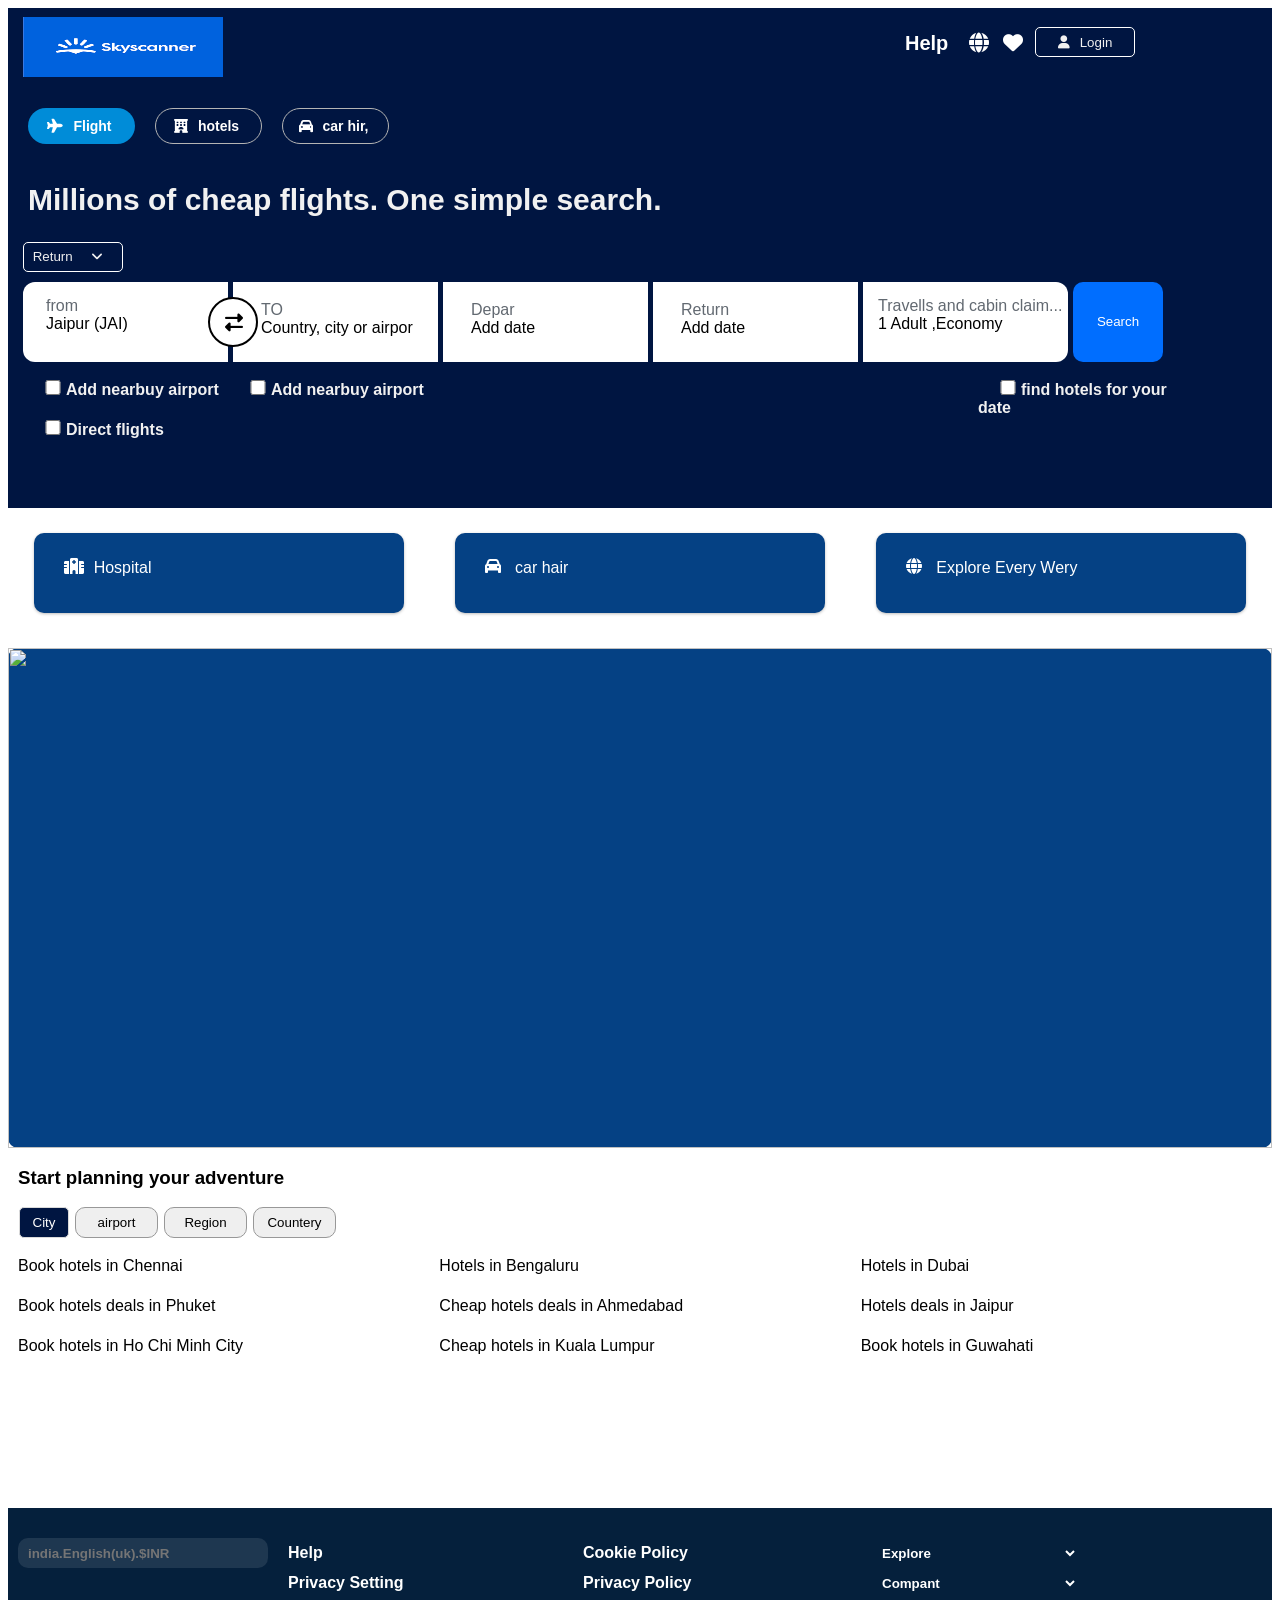
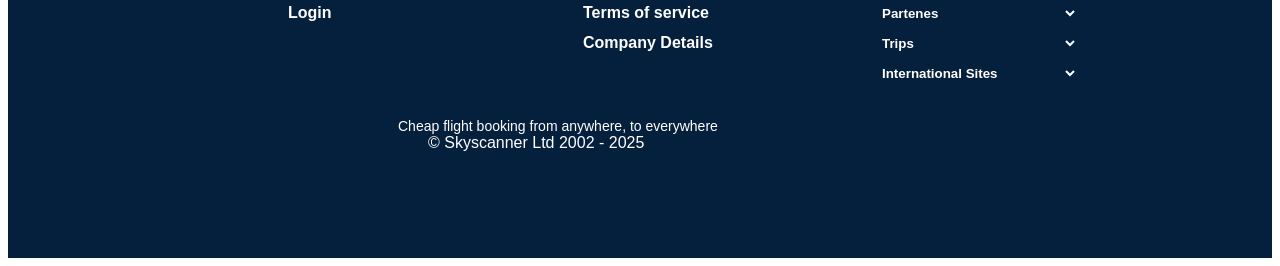
==== index.html @ 25d5dd75 "file name change" ====
<!DOCTYPE html>
<html lang="en">
  <head>
    <meta charset="UTF-8" />
    <meta name="viewport" content="width=device-width, initial-scale=1.0" />
    <title>sky scanner</title>
    <link rel="stylesheet" href="skyscanner.css" />
    <link
      rel="stylesheet"
      href="https://cdnjs.cloudflare.com/ajax/libs/font-awesome/6.6.0/css/all.min.css"
    />
  </head>
  <style>
      #btn {
        background-color: transparent;
        color: #f1f1f1;
        height: 30px;
        width: 100px;
        margin-left: 15px;
        margin-bottom: 5px;
        border: 1px solid white;
        border-radius: 5px;
      }

      #btn i {
        margin-left: 15px;
      }

      #box {
        background-color: rgb(255, 255, 255);
        position: absolute;
        z-index: +1;
        height: 150px;
        width: 250px;
        border-radius: 10px;
        margin-left: 20px;
        display: none;
        color: rgb(33, 33, 79);
        line-height: 40px;
        font-size: 17px;
        text-decoration: none;
        padding: 20px 0px 0px 30px;
      }

      i {
        margin-right: 10px;
      }

      .div-hotel-threetin {
        background-color: brown;
        height: 550px;
        width: 1263px;
        margin-left: 10px;

      }

      .div-hotel-threeetin-two h5 {
        color: black;
        font-size: 18px;
        /* line-height: 1.0; */
        margin-left: 10px;
        margin-top: 10px;

      }


      #choaching {
        height: 100px;
        width: 620px;
        margin-top: -20px;
        padding-bottom: 2px;
        color: black;
        box-sizing: content-box;
        /* padding-left: 20px; */
        display: none;
        margin-left: 10px;
        background-color: rgb(255, 255, 255);
      }

      #arrow {
        font-size: 18px;
        /* text-align: center; */
        display: inline-block;
        transition: 0.2s;
        margin-left: 495px;
        position: absolute;
        margin-top: -50px;
        color: #000000;
      }

      hr {
        width: 500px;
        margin-left: 10px;
        margin-top: -25px;
      }


      .images img {
        height: 80px;
        width: 200px;

      }

      .fa-xmark {
        font-size: 20px;
      }

      #Skyscannercontioner {
        background-color: rgb(255, 255, 255);
        width: 480px;
        border-radius: 10px;
        height: 550px;
        margin: 20px 5px 30px 350px;
        position: absolute;
        z-index: +3;
        display: none;
      }


      #crossicon {
        background-color: rgb(255, 255, 255);
        height: 20px;
        width: 20px;
        margin-top: 20px;
        /* font-size: 100px; */
        margin-left: 450px;
      }

      .images {
        background-color: rgb(255, 255, 255);
        height: 70px;
        width: 260px;
        background: cover, fixed, no-repeat;
        margin-left: 10px;
        margin-top: -30px;
        background-size: cover;
        background-attachment: fixed;
      }

      .Login-heading-pragraf h1 {
        margin-top: 2px;
        margin-left: 30px;

      }


      .Skyscanner-contioner button h3 {
        margin-right: 100px;
      }

      h1 {
        font-weight: bolder;
        font-size: 35px;
      }

      #button-login h3 {
        margin-right: 60px;
      }

      #button-logins-1 {
        color: black;
        background-color: #E0E4E9;
        width: 440px;
        height: 42px;
        border: none;
        letter-spacing: 0.2px;
        line-height: 1.2;
        box-sizing: border-box;
        margin: 10px 5px 5px 20px;
        border-radius: 5px;
        font-size: 18px;
        padding: 10px 0px 0px 0px;
      }

      #button-logins {
        color: black;
        background-color: #E0E4E9;
        width: 440px;
        height: 42px;
        border: none;
        letter-spacing: 0.2px;
        line-height: 1.2;
        box-sizing: border-box;
        margin: 10px 5px 5px 20px;
        border-radius: 5px;
        /* line-height: 15px; */
        font-size: 19px;
        padding: 10px 0px 0px 160px;
        display: flex;
      }

      #button-logins:hover {
        background-color: #bdbdbd;
      }

      input[type="checkbox"] {
        border: 3px solid rgb(0, 134, 245);
        margin-left: 20px;
        height: 15px;
        width: 20px;
      }

      .login-span {
        color: #a1a1a1;
        margin-left: 20px;
        font-size: 15px;
      }

      a {
        color: #fff;
      }


      a:hover {
        text-decoration: none;
      }

      #button-logins img {
        width: 30px;
        height: 28px;
        background: cover;
        margin-top: 0px;
      }
  </style>

  <body>
    <!-- ./.... -->
    <div id="Skyscannercontioner">
      <div id="crossicon" onclick="delet()">
        <i class="fa-solid fa-xmark"></i>
      </div>
      <div class="images">
        <img src="D:\download__5_-removebg-preview.png" ; />
      </div>
      <div class="Login-heading-pragraf">
        <h1>Get the full experience</h1>
        <p class="login-pra">
          Track prices, make trip planning easier and enjoy faster
          <br />booking.
        </p>
      </div>
      <button id="button-logins-1">Continue width email</button>
      <button id="button-logins">
        <img src="D:\download__7_-removebg-preview (1).png" />
        Facebook
      </button>
      <button id="button-logins">
        <img
          src="c:\Users\SILVER TECH EXPERT\Downloads\download__6_-removebg-preview.png"
        />
        Google
      </button>
      <button id="button-logins">
        <img src="" />
        Apple
      </button>
      <br />
      <input type="checkbox" />Remember me
      <br />
      <br />
      <span class="login-span"
        >By continuing you agree to our Terms of Service and
        privacy Police.</span
      >
    </div>
    <script>
    </script>

    <div class="contioner">
      <div class="header">
        <div class="header-logo">
          <img src="./images/skyscanner logo.png" />
        </div>
        <div class="header-menu">
          <div class="header-menu-help">
            <a
              href="./Skyscanner-help-page/skyscanner-help.html"
              >Help</a
            >
          </div>
          <div class="header-menu-icon">
            <a
              href="./Skyscanner-globel-page/sky scanner-globel.html"
              ><i class="fa-solid fa-globe"></i
            ></a>
          </div>
          <div class="header-menu-icon">
            <a
              href="./Skyscanner-heart-page/skyscanner-heart.html"
              ><i class="fa-solid fa-heart"></i
            ></a>
          </div>
          <button id="login-btn" onclick="delet()"><i class="fa-solid fa-user"></i>Login</button>
       
          <script>
        let login = document.getElementById("login-btn");
      let Skyscannercontioner = document.getElementById("Skyscannercontioner");

      function delet() {
        if (
          Skyscannercontioner.style.display === "none" ||
          Skyscannercontioner.style.display === ""
        ) {
          Skyscannercontioner.style.display = "block";
        } else {
          Skyscannercontioner.style.display = "none";
        }
      }
          </script>
        </div>
      </div>
      <div class="header-buttons">
        <button class="btn-first">
          <i class="fa-solid fa-plane"></i>Flight
        </button>
        <button class="btn-header">
          <i class="fa-solid fa-hotel"></i>hotels
        </button>
        <button class="btn-header"><a href="./Skyscannercarhair-page/sky scanner-carhair.html">
          <i class="fa-solid fa-car"></i>car hir,</a>
        </button>
      </div>
      <div class="header_tageline">
        <h2>Millions of cheap flights. One simple search.</h2>
      </div>
      <button id="btn" onclick="Return()">
        Return <i class="fa-solid fa-angle-down"></i>
      </button>
      <div id="box">
        <div class="Boxes"><i class="fa-solid fa-arrow-right"></i>on Way</div>
        <div class="Boxes">
          <i class="fa-solid fa-arrows-rotate"></i> Return
        </div>
        <div class="Boxes"><i class="fa-solid fa-rotate"></i>multi city</div>
      </div>
      <div class="header_box">
        <div class="box-round"><span>from</span><br />Jaipur (JAI)</div>
        <div class="box-icon"><i class="fa-solid fa-right-left"></i></div>
        <div class="box-simple-first">
          <span>TO</span><br />Country, city or airpor
        </div>
        <div class="box-simple-second"><span>Depar</span><br />Add date</div>
        <div class="box-simple-second"><span>Return</span><br />Add date</div>
        <div class="box-round-second">
          <span>Travells and cabin claim...</span><br />1 Adult ,Economy
        </div>
        <button class="sign-in">Search</button>
      </div>
      <div class="check_box-div">
        <div class="check_box">
          <input type="checkbox" />Add nearbuy airport
          <br />
          <br />
          <input type="checkbox" />Direct flights
        </div>
        <div class="check_box">
          <input type="checkbox" />Add nearbuy airport
        </div>
        <div class="check_box-third">
          <input type="checkbox" />find hotels for your date
        </div>
      </div>
    </div>
    <!-- min start -->
    <div class="main">
      <div class="main-box">
        <div class="main-box_first">
          <div class="main-box_first-div">
            <i class="fa-solid fa-hospital"></i>
          </div>
          <div class="main-box_second-div">Hospital</div>
        </div>
        <div class="main-box_first">
          <div class="main-box_first-div"><i class="fa-solid fa-car"></i></div>
          <div class="main-box_second-div">car hair</div>
        </div>
        <div class="main-box_first">
          <div class="main-box_first-div">
            <i class="fa-solid fa-globe"></i>
          </div>
          <div class="main-box_second-div">Explore Every Wery</div>
        </div>
      </div>
      <div class="main-image">
        <img src="D:\Screenshot 2025-11-28 101549.png" />
      </div>
      <h3>Start planning your adventure</h3>
      <div class="btn-div">
        <button class="div_btn-first">City</button>
        <button class="div_btn">airport</button>
        <button class="div_btn">Region</button>
        <button class="div_btn">Countery</button>
      </div>
      <div class="Link_div">
        <div class="link">Book hotels in Chennai</div>
        <div class="link">Hotels in Bengaluru</div>
        <div class="link">Hotels in Dubai</div>
        <div class="link">Book hotels deals in Phuket</div>
        <div class="link">Cheap hotels deals in Ahmedabad</div>
        <div class="link">Hotels deals in Jaipur</div>
        <div class="link">Book hotels in Ho Chi Minh City</div>
        <div class="link">Cheap hotels in Kuala Lumpur</div>
        <div class="link">Book hotels in Guwahati</div>
      </div>
      </div>

      <footer>
        <input type="text" placeholder="india.English(uk).$INR" />
        <div class="footer_link-divmain">
          <div class="footer_link-div">
            <a href="">Help</a><br />
            <a href="">Privacy Setting</a><br />
            <a href="">Login</a><br />
          </div>
          <div class="footer_link-div">
            <a href="">Cookie Policy</a><br />
            <a href="">Privacy Policy</a><br />
            <a href="">Terms of service</a><br />
            <a href="">Company Details</a><br />
          </div>
          <div class="footer_link-div">
            <select>
              <option>Explore</option>
              <option>Flightes</option>
            </select>
            <select>
              <option>Compant</option>
            </select>
            <select>
              <option>Partenes</option>
            </select>
            <select>
              <option>Trips</option>
            </select>
            <select>
              <option>International Sites</option>
            </select>
          </div>
        </div>
        <div class="fotter-box">
          Cheap flight booking from anywhere, to everywhere <br />
          <p>© Skyscanner Ltd 2002 - 2025</p>
          <p></p>
        </div>
      </footer>
    </div>
    <script>
      let btn = document.getElementById("btn");
      let box = document.getElementById("box");

      function Return() {
        if (box.style.display === "none" || box.style.display === "") {
          box.style.display = "block";
        } else {
          box.style.display = "none";
        }
      }
    </script>
  </body>
  </html>
---- skyscanner.css ----
* {
  font-family: Skyscanner Relative, Noto Sans Arabic, Noto Sans Hebrew,
    "Noto Serif", "Noto Serif Devanagari", "Noto Serif Thai", Noto Sans SC,
    Noto Sans TC, Noto Sans JP, Noto Sans KR, -apple-system, BlinkMacSystemFont,
    Roboto, Oxygen, Ubuntu, Cantarell, Fira Sans, Droid Sans, Helvetica Neue,
    sans-serif;
  box-sizing: border-box;
  cursor: pointer;
}

.contioner {
  height: 500px;
  background-color: rgb(0, 21, 65);
}

#login-btn {
  background-color: rgb(0, 21, 65);
  border: 1px solid #fff;
  height: 30px;
  width: 100px;
  border-radius: 5px;
  margin-top: 19px;
  color: #f1f1f1;
}
.header {
  background: none;
  height: 80px;
  display: flex;
  box-sizing: border-box, content-box;
}

.header-logo {
  background-color: none;
  height: 70px;
  width: 300px;
  margin-top: 4px;
  margin-left: 15px;
}

.header-logo img {
  height: 60px;
  margin-top: 5px;
  width: 200px;
}

.header-menu {
  background-color: none;
  height: 70px;
  margin-left: 560px;
  float: right;
  padding-left: 120px;
  width: 800px;
  display: flex;
}

.header-menu-help {
  height: 40px;
  width: 60px;
  padding-top: 15px;
  margin: 5px 2px 20px 2px;
  background-color: none;
}

.header-menu-help a {
  text-decoration: none;
  color: #ffffff;
  font-size: 20px;
}
.fa-globe {
  color: white;
}
.header-menu-help a:hover {
  text-decoration: underline;
}
.fa-heart {
  color: white;
}
.header-menu-icon {
  height: 40px;
  width: 30px;
  margin: 10px 2px 20px 2px;
  font-size: 20px;
  color: #ffffff;
  padding-top: 10px;
  background-color: none;
}

#header-menu-login {
  color: #ffffff;
  font-size: 20px;
  height: 40px;
  width: 80px;
  padding-top: 10px;
  margin: 10px 2px 10px 1px;
  background-color: none;
}

#header-menu-login:hover {
  text-decoration: underline;
}

.header-buttons {
  background-color: none;
  height: 60px;
  margin-top: 10px;
  display: flex;
}

.btn-header {
  border: 1px solid rgb(180, 180, 180);
  border-radius: 20px;
  height: 35.5px;
  background-color: rgb(0, 21, 65);
  color: white;
  font-weight: bold;
  font-size: 14px;
  width: 107px;
  padding-left: 2px;
  margin-left: 20px;
  margin-top: 10px;
}

.btn-header:hover {
  background-color: rgb(23, 38, 44);
}

.btn-first {
  background-color: rgb(0, 140, 216);
  border: none;
  padding-left: 2px;
  height: 35.5px;
  color: white;
  font-weight: bold;
  font-size: 14px;
  width: 107px;
  padding-left: 2px;
  margin-left: 20px;
  margin-top: 10px;
  border-radius: 20px;
}

.btn-first:hover {
  background-color: rgb(0, 133, 204);
}

.header_tageline {
  color: #f1f1f1;
  margin-top: 0px;
  margin-left: 10px;
}

.header_tageline h2 {
  font-size: 30px;
}

.header_box {
  background-color: none;
  height: 80px;
  margin-top: 5px;
  margin-left: 10px;
  display: flex;
}

.box-round {
  background-color: white;
  height: 80px;
  width: 205px;
  margin-left: 5px;
  border-radius: 12px 0px 0px 12px;
  box-sizing: border-box;
  padding: 15px 2px 10px 23px;
}

.box-icon {
  border-radius: 50%;
  background-color: rgb(255, 255, 255);
  height: 50px;
  width: 50px;
  color: black;
  margin-top: 15px;
  border: 2px solid;
  margin-left: 190px;
  position: absolute;
}

.box-icon i {
  margin: 15px 2px 3px 15px;
  font-size: 18px;
}

.box-simple-first {
  background-color: white;
  margin-left: 5px;
  height: 80px;
  width: 205px;
  box-sizing: border-box;
  padding: 19px 2px 15px 28px;
}

.box-simple-second {
  background-color: white;
  margin-left: 5px;
  height: 80px;
  width: 205px;
  box-sizing: border-box;
  padding: 19px 2px 15px 28px;
}

.box-round-second {
  background-color: white;
  height: 80px;
  width: 205px;
  margin-left: 5px;
  box-sizing: border-box;
  padding: 15px 0px 10px 15px;
  border-radius: 0px 12px 12px 0px;
}

.sign-in {
  background-color: rgb(0, 110, 255);
  width: 90px;
  height: 80px;
  margin-left: 5px;
  margin-top: -0px;
  border: 0;
  outline: 0;
  border-radius: 10px;
  color: #ffffff;
  text-align: center;
}

.sign-in:hover {
  background-color: rgb(0, 96, 222);
}

span {
  color: #626971;
  font-size: 16px;
}

.check_box-div {
  background-color: none;
  height: 150px;
  margin-top: 5px;
  margin-left: 10px;
  display: flex;
}

.check_box {
  height: 100px;
  background-color: none;
  width: 200px;
  margin: 0px 0px 0px 5px;
  font-weight: bold;
  padding-top: 10px;
  font-size: 16px;
  color: #f1f1f1;
}

.check_box-third {
  height: 100px;
  background-color: none;
  width: 200px;
  color: #f1f1f1;
  padding-top: 10px;
  font-weight: bold;
  font-size: 16px;
  margin: 0px 0px 0px 550px;
}

input[type="checkbox"] {
  /* border: 5px solid black; */
  height: 15px;
  width: 15px;
}

.main {
  background-color: #ffffff;
  height: 1000px;
}

.main-box {
  background-color: none;
  height: 120px;
  display: flex;
  justify-content: space-around;
}

.main-box_first {
  height: 80px;
  width: 370px;
  margin-top: 25px;
  background-color: #054184;
  box-shadow: 0 1px 3px 0 #25201f4d;
  border-radius: 10px;
}

.main-box_first:hover {
  background-color: #0861c7;
}

.main-box_first-div {
  background-color: none;
  width: 25px;
  height: 30px;
  margin-left: 30px;
  margin-top: 25px;
  color: #ffffff;
}

.main-box_second-div {
  background-color: none;
  width: 200px;
  height: 30px;
  margin-left: 60px;
  margin-top: -29px;
  /* font-weight: bold; */
  color: #ffffff;
}

.main-image {
  background-color: #054184;
  height: 500px;
  border-radius: 10px;
  margin-top: 20px;
  background-size: cover;
  background-repeat: no-repeat;
}

.main-image img {
  height: 500px;
  width: 100%;
}

h2 {
  font-weight: bold;
  font-size: 22px;
  margin-left: 10px;
}

.btn-div {
  background-color: #ffffff;
  height: 50px;
  display: flex;
  padding-left: 5px;
}

h3 {
  margin-left: 10px;
}

.div_btn {
  height: 31px;
  width: 83px;
  background-color: none;
  color: black;
  border-radius: 10px;
  margin-left: 6px;
  border: 1px solid rgb(152, 152, 152);
}

.div_btn:hover {
  border: 1px solid rgb(0, 0, 0);
}

.div_btn-first {
  height: 31px;
  width: 50px;
  background-color: rgb(0, 21, 65);
  color: rgb(255, 255, 255);
  border-radius: 5px;
  margin-left: 6px;
  border: 1px solid rgb(218, 218, 218);
}

.Link_div {
  background-color: none;
  height: 120px;
  display: grid;
  width: 100%;
  grid-template-columns: repeat(3, 1fr);
}

.link {
  background-color: none;
  height: 30px;
  color: black;
  width: 300px;
  font-size: 16px;
  margin-left: 10px;
}

.link:hover {
  text-decoration: underline;
  /* background-color: rgb(0, 21, 65);  */
}

footer {
  background-color: #05203c;
  width: 100%;
  height: 350px;
  display: flex;
}

input[type="text"] {
  margin: 30px 10px 10px 10px;
  border-radius: 10px;
  border: none;
  height: 30px;
  width: 250px;
  color: var(--bpk-button-secondary-on-dark-text-color, #fff);
  padding-left: 10px;
  font-weight: bold;
  background-color: var(
    --bpk-button-secondary-on-dark-background-color,
    #ffffff1a
  );
  /* opacity: 1.0; */
}

input[type="text"]:hover {
  border: 1px#1f436a;
  background-color: #0d0d0d;
}

.footer_link-divmain {
  background-color: none;
  margin-top: 5px;
  display: flex;
  justify-content: space-between;
  align-items: center;
  height: 200px;
}

.footer_link-div {
  background-color: none;
  width: 285px;
  height: 150px;
  margin-left: 10px;
}

a {
  text-decoration: none;
  color: #fffffff1;
  font-weight: bold;
  line-height: 30px;
  font-family: Skyscanner Relative, Noto Sans Arabic, Noto Sans Hebrew,
    "Noto Serif", "Noto Serif Devanagari", "Noto Serif Thai", Noto Sans SC,
    Noto Sans TC, Noto Sans JP, Noto Sans KR, -apple-system, BlinkMacSystemFont,
    Roboto, Oxygen, Ubuntu, Cantarell, Fira Sans, Droid Sans, Helvetica Neue,
    sans-serif;
}

a:hover {
  /* color: #f1f1f1; */
  text-decoration: underline;
}

select {
  width: 200px;
  height: 30px;
  background: none;
  border: none;
  color: white;
  background-color: #05203c;
  font-weight: bold;
}

select:hover {
  color: white;
  border: none;
  background-color: #05203c;
}

option {
  width: 100px;
  color: rgb(0, 0, 0);
  background-color: #05203c;
  font-weight: bold;
  color: white;
  border: none;
}

option:hover {
  background-color: #05203c;
  border: none;
}

.fotter-box {
  background-color: none;
  width: 400px;
  height: 40px;
  position: absolute;
  margin-top: 210px;
  color: #ffffff;
  margin-left: 390px;
  font-size: 14px;
}

p {
  padding-left: 30px;
  margin-top: 0px;
  font-size: 16px;
}

/* ...login page css */
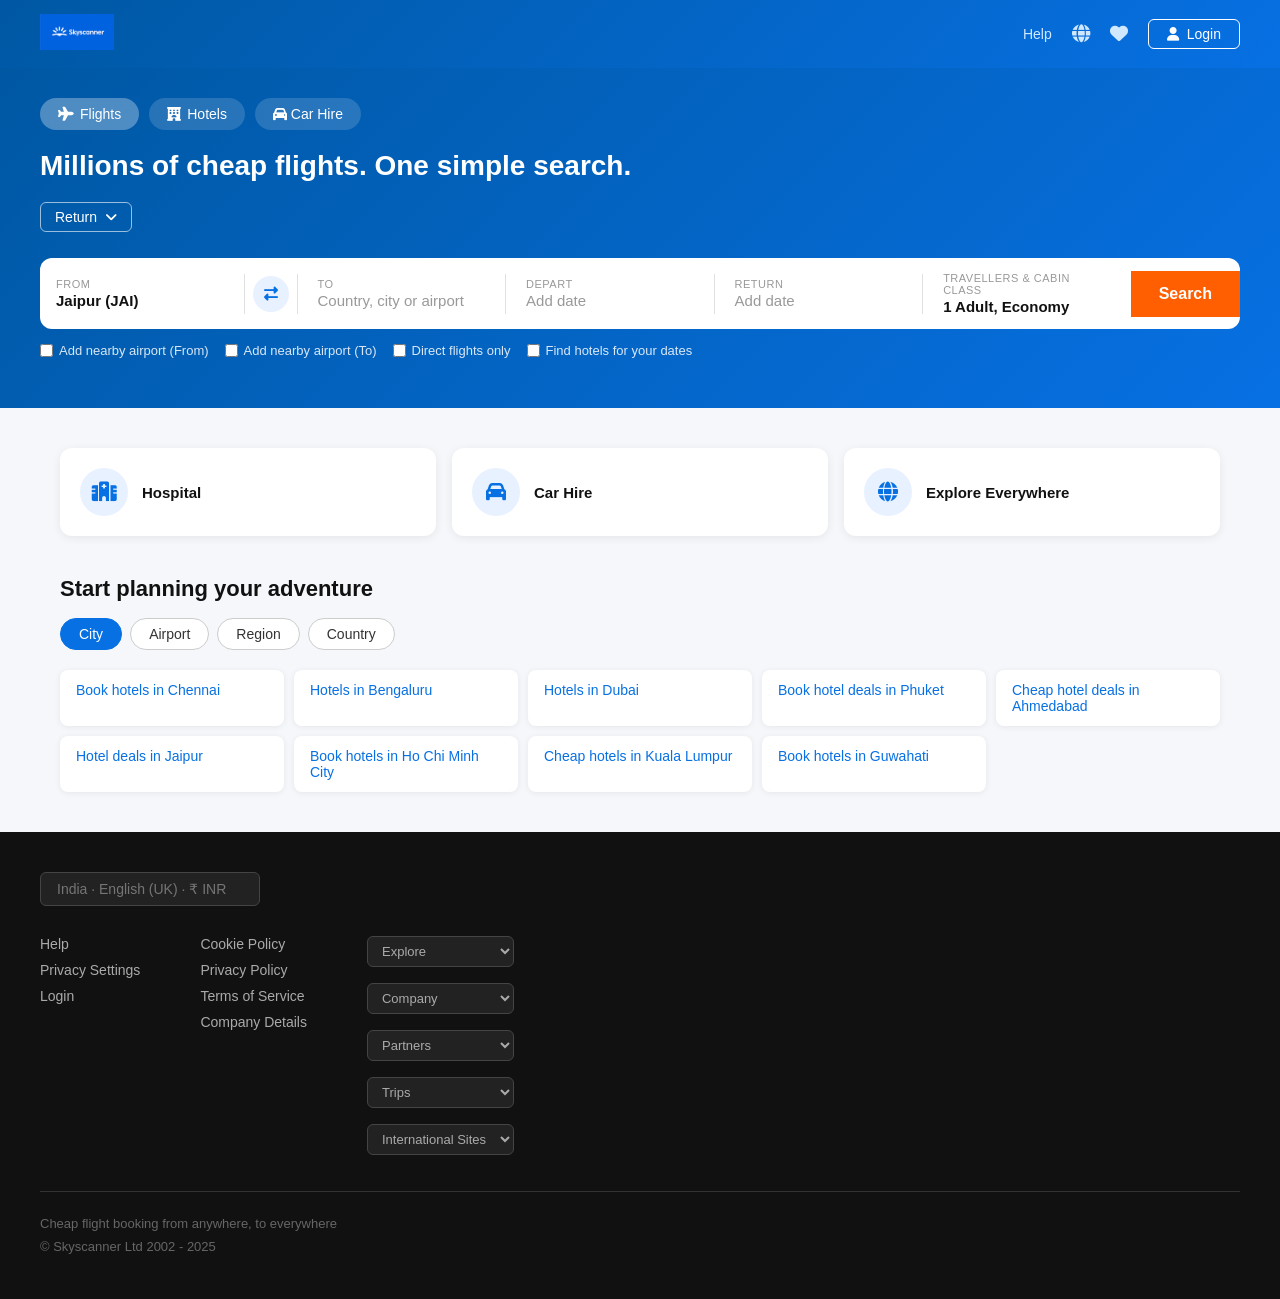
==== commit 4abec2cc: "changes codes" ====
--- a/index.html
+++ b/index.html
@@ -1,460 +1,867 @@
-<!DOCTYPE html>
+<!doctype html>
 <html lang="en">
   <head>
     <meta charset="UTF-8" />
     <meta name="viewport" content="width=device-width, initial-scale=1.0" />
-    <title>sky scanner</title>
-    <link rel="stylesheet" href="skyscanner.css" />
+    <title>Sky Scanner</title>
     <link
       rel="stylesheet"
       href="https://cdnjs.cloudflare.com/ajax/libs/font-awesome/6.6.0/css/all.min.css"
     />
+    <style>
+      /* =====================
+       CSS RESET & BASE
+    ===================== */
+      *,
+      *::before,
+      *::after {
+        box-sizing: border-box;
+        margin: 0;
+        padding: 0;
+      }
+
+      body {
+        font-family: "Segoe UI", sans-serif;
+        background-color: #f5f7fa;
+        color: #333;
+      }
+
+      a {
+        color: #fff;
+        text-decoration: none;
+      }
+
+      a:hover {
+        text-decoration: underline;
+      }
+
+      /* =====================
+       LOGIN MODAL
+    ===================== */
+      #login-modal {
+        display: none;
+        position: fixed;
+        top: 50%;
+        left: 50%;
+        transform: translate(-50%, -50%);
+        z-index: 100;
+        background: #fff;
+        width: 480px;
+        border-radius: 16px;
+        padding: 30px;
+        box-shadow: 0 20px 60px rgba(0, 0, 0, 0.2);
+      }
+
+      #modal-close {
+        position: absolute;
+        top: 16px;
+        right: 20px;
+        background: none;
+        border: none;
+        font-size: 22px;
+        cursor: pointer;
+        color: #555;
+      }
+
+      .modal-logo img {
+        height: 40px;
+        margin-bottom: 16px;
+      }
+
+      .modal-title {
+        font-size: 26px;
+        font-weight: 700;
+        color: #111;
+        margin-bottom: 8px;
+      }
+
+      .modal-subtitle {
+        font-size: 14px;
+        color: #666;
+        margin-bottom: 20px;
+        line-height: 1.5;
+      }
+
+      .modal-btn {
+        width: 100%;
+        height: 44px;
+        border: none;
+        border-radius: 8px;
+        font-size: 15px;
+        cursor: pointer;
+        margin-bottom: 10px;
+        display: flex;
+        align-items: center;
+        justify-content: center;
+        gap: 10px;
+        background-color: #e0e4e9;
+        color: #111;
+        font-weight: 500;
+        transition: background 0.2s;
+      }
+
+      .modal-btn:hover {
+        background-color: #c8cdd5;
+      }
+
+      .modal-btn img {
+        width: 22px;
+        height: 22px;
+      }
+
+      .modal-btn.email {
+        background-color: #0770e3;
+        color: #fff;
+      }
+
+      .modal-btn.email:hover {
+        background-color: #055bb5;
+      }
+
+      .modal-remember {
+        display: flex;
+        align-items: center;
+        gap: 8px;
+        font-size: 14px;
+        color: #444;
+        margin: 12px 0;
+      }
+
+      .modal-terms {
+        font-size: 12px;
+        color: #999;
+        line-height: 1.5;
+      }
+
+      /* Modal Overlay */
+      #modal-overlay {
+        display: none;
+        position: fixed;
+        inset: 0;
+        background: rgba(0, 0, 0, 0.4);
+        z-index: 99;
+      }
+
+      /* =====================
+       HEADER / NAVBAR
+    ===================== */
+      .header {
+        background: linear-gradient(135deg, #0058a3, #0770e3);
+        padding: 14px 40px;
+        display: flex;
+        align-items: center;
+        justify-content: space-between;
+      }
+
+      .header-logo img {
+        height: 36px;
+      }
+
+      .header-nav {
+        display: flex;
+        align-items: center;
+        gap: 20px;
+      }
+
+      .header-nav a {
+        font-size: 14px;
+        color: #d0e8ff;
+      }
+
+      .header-nav a:hover {
+        color: #fff;
+      }
+
+      .header-nav .icon-link {
+        font-size: 18px;
+        color: #d0e8ff;
+      }
+
+      #login-btn {
+        background: transparent;
+        border: 1px solid #fff;
+        color: #fff;
+        padding: 6px 18px;
+        border-radius: 6px;
+        font-size: 14px;
+        cursor: pointer;
+        display: flex;
+        align-items: center;
+        gap: 8px;
+        transition: background 0.2s;
+      }
+
+      #login-btn:hover {
+        background: rgba(255, 255, 255, 0.15);
+      }
+
+      /* =====================
+       HERO SECTION
+    ===================== */
+      .hero {
+        background: linear-gradient(135deg, #0058a3, #0770e3);
+        padding: 30px 40px 50px;
+        color: #fff;
+      }
+
+      /* Tab Buttons */
+      .tab-buttons {
+        display: flex;
+        gap: 10px;
+        margin-bottom: 20px;
+      }
+
+      .tab-btn {
+        background: rgba(255, 255, 255, 0.15);
+        border: none;
+        color: #fff;
+        padding: 8px 18px;
+        border-radius: 20px;
+        font-size: 14px;
+        cursor: pointer;
+        display: flex;
+        align-items: center;
+        gap: 6px;
+        transition: background 0.2s;
+      }
+
+      .tab-btn:hover,
+      .tab-btn.active {
+        background: rgba(255, 255, 255, 0.3);
+      }
+
+      .hero h2 {
+        font-size: 28px;
+        font-weight: 700;
+        margin-bottom: 20px;
+      }
+
+      /* Trip Type Dropdown */
+      #trip-type-btn {
+        background: transparent;
+        border: 1px solid rgba(255, 255, 255, 0.6);
+        color: #fff;
+        padding: 6px 14px;
+        border-radius: 6px;
+        font-size: 14px;
+        cursor: pointer;
+        display: inline-flex;
+        align-items: center;
+        gap: 8px;
+        margin-bottom: 12px;
+      }
+
+      #trip-type-dropdown {
+        display: none;
+        position: absolute;
+        background: #fff;
+        border-radius: 10px;
+        width: 220px;
+        box-shadow: 0 8px 24px rgba(0, 0, 0, 0.15);
+        z-index: 10;
+        overflow: hidden;
+      }
+
+      .dropdown-item {
+        padding: 12px 20px;
+        color: #21214f;
+        font-size: 15px;
+        cursor: pointer;
+        display: flex;
+        align-items: center;
+        gap: 10px;
+      }
+
+      .dropdown-item:hover {
+        background: #f0f4ff;
+      }
+
+      /* Search Box */
+      .search-box {
+        display: flex;
+        align-items: center;
+        gap: 4px;
+        background: #fff;
+        border-radius: 12px;
+        overflow: hidden;
+        flex-wrap: wrap;
+        margin-bottom: 14px;
+      }
+
+      .search-field {
+        flex: 1;
+        min-width: 120px;
+        padding: 14px 16px;
+        border: none;
+        outline: none;
+        font-size: 14px;
+        color: #333;
+        cursor: pointer;
+      }
+
+      .search-field span.label {
+        display: block;
+        font-size: 11px;
+        color: #999;
+        text-transform: uppercase;
+        letter-spacing: 0.5px;
+        margin-bottom: 2px;
+      }
+
+      .search-field span.value {
+        font-size: 15px;
+        font-weight: 600;
+        color: #111;
+      }
+
+      .divider {
+        width: 1px;
+        height: 40px;
+        background: #e0e0e0;
+        align-self: center;
+      }
+
+      .swap-btn {
+        background: #e8f1ff;
+        border: none;
+        width: 36px;
+        height: 36px;
+        border-radius: 50%;
+        cursor: pointer;
+        display: flex;
+        align-items: center;
+        justify-content: center;
+        color: #0770e3;
+        font-size: 14px;
+        margin: 0 4px;
+        flex-shrink: 0;
+      }
+
+      .search-submit {
+        background: #ff5f00;
+        color: #fff;
+        border: none;
+        padding: 14px 28px;
+        font-size: 16px;
+        font-weight: 700;
+        cursor: pointer;
+        transition: background 0.2s;
+      }
+
+      .search-submit:hover {
+        background: #e05400;
+      }
+
+      /* Checkboxes */
+      .search-options {
+        display: flex;
+        flex-wrap: wrap;
+        gap: 16px;
+        font-size: 13px;
+        color: rgba(255, 255, 255, 0.85);
+      }
+
+      .search-options label {
+        display: flex;
+        align-items: center;
+        gap: 6px;
+        cursor: pointer;
+      }
+
+      /* =====================
+       MAIN CONTENT
+    ===================== */
+      .main {
+        max-width: 1200px;
+        margin: 40px auto;
+        padding: 0 20px;
+      }
+
+      /* Feature Cards */
+      .feature-cards {
+        display: flex;
+        gap: 16px;
+        margin-bottom: 40px;
+        flex-wrap: wrap;
+      }
+
+      .feature-card {
+        flex: 1;
+        min-width: 180px;
+        background: #fff;
+        border-radius: 12px;
+        padding: 20px;
+        display: flex;
+        align-items: center;
+        gap: 14px;
+        box-shadow: 0 2px 10px rgba(0, 0, 0, 0.07);
+        cursor: pointer;
+        transition:
+          transform 0.2s,
+          box-shadow 0.2s;
+      }
+
+      .feature-card:hover {
+        transform: translateY(-3px);
+        box-shadow: 0 6px 20px rgba(0, 0, 0, 0.12);
+      }
+
+      .feature-card .icon {
+        width: 48px;
+        height: 48px;
+        border-radius: 50%;
+        background: #e8f1ff;
+        display: flex;
+        align-items: center;
+        justify-content: center;
+        font-size: 20px;
+        color: #0770e3;
+        flex-shrink: 0;
+      }
+
+      .feature-card .label {
+        font-size: 15px;
+        font-weight: 600;
+        color: #111;
+      }
+
+      /* Section Title */
+      .section-title {
+        font-size: 22px;
+        font-weight: 700;
+        margin-bottom: 16px;
+        color: #111;
+      }
+
+      /* Filter Buttons */
+      .filter-buttons {
+        display: flex;
+        gap: 8px;
+        margin-bottom: 20px;
+        flex-wrap: wrap;
+      }
+
+      .filter-btn {
+        padding: 7px 18px;
+        border-radius: 20px;
+        border: 1px solid #ccc;
+        background: #fff;
+        font-size: 14px;
+        cursor: pointer;
+        transition: all 0.2s;
+        color: #333;
+      }
+
+      .filter-btn:hover,
+      .filter-btn.active {
+        background: #0770e3;
+        color: #fff;
+        border-color: #0770e3;
+      }
+
+      /* Destination Links Grid */
+      .destination-grid {
+        display: grid;
+        grid-template-columns: repeat(auto-fill, minmax(200px, 1fr));
+        gap: 10px;
+        margin-bottom: 40px;
+      }
+
+      .destination-link {
+        background: #fff;
+        border-radius: 8px;
+        padding: 12px 16px;
+        font-size: 14px;
+        color: #0770e3;
+        cursor: pointer;
+        box-shadow: 0 1px 6px rgba(0, 0, 0, 0.07);
+        transition:
+          background 0.2s,
+          color 0.2s;
+      }
+
+      .destination-link:hover {
+        background: #0770e3;
+        color: #fff;
+      }
+
+      /* =====================
+       FOOTER
+    ===================== */
+      footer {
+        background: #111;
+        color: #aaa;
+        padding: 40px;
+      }
+
+      .footer-top {
+        margin-bottom: 30px;
+      }
+
+      .footer-top input {
+        background: #222;
+        border: 1px solid #444;
+        color: #fff;
+        padding: 8px 16px;
+        border-radius: 6px;
+        font-size: 14px;
+        width: 220px;
+      }
+
+      .footer-links {
+        display: flex;
+        gap: 60px;
+        flex-wrap: wrap;
+        margin-bottom: 30px;
+      }
+
+      .footer-col {
+        display: flex;
+        flex-direction: column;
+        gap: 10px;
+      }
+
+      .footer-col a {
+        color: #aaa;
+        font-size: 14px;
+      }
+
+      .footer-col a:hover {
+        color: #fff;
+      }
+
+      .footer-col select {
+        background: #222;
+        border: 1px solid #444;
+        color: #aaa;
+        padding: 6px 10px;
+        border-radius: 6px;
+        font-size: 13px;
+        margin-bottom: 6px;
+        cursor: pointer;
+      }
+
+      .footer-bottom {
+        border-top: 1px solid #333;
+        padding-top: 20px;
+        font-size: 13px;
+        color: #666;
+        line-height: 1.8;
+      }
+    </style>
   </head>
-  <style>
-      #btn {
-        background-color: transparent;
-        color: #f1f1f1;
-        height: 30px;
-        width: 100px;
-        margin-left: 15px;
-        margin-bottom: 5px;
-        border: 1px solid white;
-        border-radius: 5px;
-      }
-
-      #btn i {
-        margin-left: 15px;
-      }
-
-      #box {
-        background-color: rgb(255, 255, 255);
-        position: absolute;
-        z-index: +1;
-        height: 150px;
-        width: 250px;
-        border-radius: 10px;
-        margin-left: 20px;
-        display: none;
-        color: rgb(33, 33, 79);
-        line-height: 40px;
-        font-size: 17px;
-        text-decoration: none;
-        padding: 20px 0px 0px 30px;
-      }
-
-      i {
-        margin-right: 10px;
-      }
-
-      .div-hotel-threetin {
-        background-color: brown;
-        height: 550px;
-        width: 1263px;
-        margin-left: 10px;
-
-      }
-
-      .div-hotel-threeetin-two h5 {
-        color: black;
-        font-size: 18px;
-        /* line-height: 1.0; */
-        margin-left: 10px;
-        margin-top: 10px;
-
-      }
-
-
-      #choaching {
-        height: 100px;
-        width: 620px;
-        margin-top: -20px;
-        padding-bottom: 2px;
-        color: black;
-        box-sizing: content-box;
-        /* padding-left: 20px; */
-        display: none;
-        margin-left: 10px;
-        background-color: rgb(255, 255, 255);
-      }
-
-      #arrow {
-        font-size: 18px;
-        /* text-align: center; */
-        display: inline-block;
-        transition: 0.2s;
-        margin-left: 495px;
-        position: absolute;
-        margin-top: -50px;
-        color: #000000;
-      }
-
-      hr {
-        width: 500px;
-        margin-left: 10px;
-        margin-top: -25px;
-      }
-
-
-      .images img {
-        height: 80px;
-        width: 200px;
-
-      }
-
-      .fa-xmark {
-        font-size: 20px;
-      }
-
-      #Skyscannercontioner {
-        background-color: rgb(255, 255, 255);
-        width: 480px;
-        border-radius: 10px;
-        height: 550px;
-        margin: 20px 5px 30px 350px;
-        position: absolute;
-        z-index: +3;
-        display: none;
-      }
-
-
-      #crossicon {
-        background-color: rgb(255, 255, 255);
-        height: 20px;
-        width: 20px;
-        margin-top: 20px;
-        /* font-size: 100px; */
-        margin-left: 450px;
-      }
-
-      .images {
-        background-color: rgb(255, 255, 255);
-        height: 70px;
-        width: 260px;
-        background: cover, fixed, no-repeat;
-        margin-left: 10px;
-        margin-top: -30px;
-        background-size: cover;
-        background-attachment: fixed;
-      }
-
-      .Login-heading-pragraf h1 {
-        margin-top: 2px;
-        margin-left: 30px;
-
-      }
-
-
-      .Skyscanner-contioner button h3 {
-        margin-right: 100px;
-      }
-
-      h1 {
-        font-weight: bolder;
-        font-size: 35px;
-      }
-
-      #button-login h3 {
-        margin-right: 60px;
-      }
-
-      #button-logins-1 {
-        color: black;
-        background-color: #E0E4E9;
-        width: 440px;
-        height: 42px;
-        border: none;
-        letter-spacing: 0.2px;
-        line-height: 1.2;
-        box-sizing: border-box;
-        margin: 10px 5px 5px 20px;
-        border-radius: 5px;
-        font-size: 18px;
-        padding: 10px 0px 0px 0px;
-      }
-
-      #button-logins {
-        color: black;
-        background-color: #E0E4E9;
-        width: 440px;
-        height: 42px;
-        border: none;
-        letter-spacing: 0.2px;
-        line-height: 1.2;
-        box-sizing: border-box;
-        margin: 10px 5px 5px 20px;
-        border-radius: 5px;
-        /* line-height: 15px; */
-        font-size: 19px;
-        padding: 10px 0px 0px 160px;
-        display: flex;
-      }
-
-      #button-logins:hover {
-        background-color: #bdbdbd;
-      }
-
-      input[type="checkbox"] {
-        border: 3px solid rgb(0, 134, 245);
-        margin-left: 20px;
-        height: 15px;
-        width: 20px;
-      }
-
-      .login-span {
-        color: #a1a1a1;
-        margin-left: 20px;
-        font-size: 15px;
-      }
-
-      a {
-        color: #fff;
-      }
-
-
-      a:hover {
-        text-decoration: none;
-      }
-
-      #button-logins img {
-        width: 30px;
-        height: 28px;
-        background: cover;
-        margin-top: 0px;
-      }
-  </style>
-
   <body>
-    <!-- ./.... -->
-    <div id="Skyscannercontioner">
-      <div id="crossicon" onclick="delet()">
+    <!-- ========================
+       LOGIN MODAL OVERLAY
+  ======================== -->
+    <div id="modal-overlay" onclick="toggleModal()"></div>
+
+    <div id="login-modal">
+      <button id="modal-close" onclick="toggleModal()">
         <i class="fa-solid fa-xmark"></i>
-      </div>
-      <div class="images">
-        <img src="D:\download__5_-removebg-preview.png" ; />
-      </div>
-      <div class="Login-heading-pragraf">
-        <h1>Get the full experience</h1>
-        <p class="login-pra">
-          Track prices, make trip planning easier and enjoy faster
-          <br />booking.
-        </p>
-      </div>
-      <button id="button-logins-1">Continue width email</button>
-      <button id="button-logins">
-        <img src="D:\download__7_-removebg-preview (1).png" />
-        Facebook
       </button>
-      <button id="button-logins">
-        <img
-          src="c:\Users\SILVER TECH EXPERT\Downloads\download__6_-removebg-preview.png"
-        />
-        Google
+
+      <div class="modal-logo">
+        <!-- Replace src with your actual logo path -->
+        <img src="./images/skyscanner logo.png" alt="Skyscanner Logo" />
+      </div>
+
+      <h1 class="modal-title">Get the full experience</h1>
+      <p class="modal-subtitle">
+        Track prices, make trip planning easier and enjoy faster booking.
+      </p>
+
+      <button class="modal-btn email">Continue with email</button>
+      <button class="modal-btn">
+        <!-- Replace src with your actual Facebook icon path -->
+        <img src="" alt="Facebook" /> Facebook
       </button>
-      <button id="button-logins">
-        <img src="" />
-        Apple
+      <button class="modal-btn">
+        <!-- Replace src with your actual Google icon path -->
+        <img src="" alt="Google" /> Google
       </button>
-      <br />
-      <input type="checkbox" />Remember me
-      <br />
-      <br />
-      <span class="login-span"
-        >By continuing you agree to our Terms of Service and
-        privacy Police.</span
+      <button class="modal-btn">Apple</button>
+
+      <label class="modal-remember">
+        <input type="checkbox" /> Remember me
+      </label>
+
+      <p class="modal-terms">
+        By continuing you agree to our Terms of Service and Privacy Policy.
+      </p>
+    </div>
+
+    <!-- ========================
+       HEADER / NAVBAR
+  ======================== -->
+    <header class="header">
+      <div class="header-logo">
+        <!-- Replace src with your actual logo path -->
+        <img src="./images/skyscanner logo.png" alt="Skyscanner" />
+      </div>
+
+      <nav class="header-nav">
+        <a href="./Skyscanner-help-page/skyscanner-help.html">Help</a>
+        <a
+          href="./Skyscanner-globel-page/sky scanner-globel.html"
+          class="icon-link"
+        >
+          <i class="fa-solid fa-globe"></i>
+        </a>
+        <a
+          href="./Skyscanner-heart-page/skyscanner-heart.html"
+          class="icon-link"
+        >
+          <i class="fa-solid fa-heart"></i>
+        </a>
+        <button id="login-btn" onclick="toggleModal()">
+          <i class="fa-solid fa-user"></i> Login
+        </button>
+      </nav>
+    </header>
+
+    <!-- ========================
+       HERO SECTION
+  ======================== -->
+    <section class="hero">
+      <!-- Tab Buttons -->
+      <div class="tab-buttons">
+        <button class="tab-btn active">
+          <i class="fa-solid fa-plane"></i> Flights
+        </button>
+        <button class="tab-btn">
+          <i class="fa-solid fa-hotel"></i> Hotels
+        </button>
+        <button class="tab-btn">
+          <a
+            href="./Skyscannercarhair-page/sky scanner-carhair.html"
+            style="color: inherit; text-decoration: none"
+          >
+            <i class="fa-solid fa-car"></i> Car Hire
+          </a>
+        </button>
+      </div>
+
+      <h2>Millions of cheap flights. One simple search.</h2>
+
+      <!-- Trip Type Dropdown -->
+      <div
+        style="position: relative; display: inline-block; margin-bottom: 14px"
       >
-    </div>
+        <button id="trip-type-btn" onclick="toggleDropdown()">
+          Return <i class="fa-solid fa-angle-down"></i>
+        </button>
+        <div id="trip-type-dropdown">
+          <div class="dropdown-item">
+            <i class="fa-solid fa-arrow-right"></i> One Way
+          </div>
+          <div class="dropdown-item">
+            <i class="fa-solid fa-arrows-rotate"></i> Return
+          </div>
+          <div class="dropdown-item">
+            <i class="fa-solid fa-rotate"></i> Multi City
+          </div>
+        </div>
+      </div>
+
+      <!-- Search Box -->
+      <div class="search-box">
+        <div class="search-field">
+          <span class="label">From</span>
+          <span class="value">Jaipur (JAI)</span>
+        </div>
+
+        <div class="divider"></div>
+
+        <button class="swap-btn" title="Swap airports">
+          <i class="fa-solid fa-right-left"></i>
+        </button>
+
+        <div class="divider"></div>
+
+        <div class="search-field">
+          <span class="label">To</span>
+          <span class="value" style="color: #999; font-weight: 400"
+            >Country, city or airport</span
+          >
+        </div>
+
+        <div class="divider"></div>
+
+        <div class="search-field">
+          <span class="label">Depart</span>
+          <span class="value" style="color: #999; font-weight: 400"
+            >Add date</span
+          >
+        </div>
+
+        <div class="divider"></div>
+
+        <div class="search-field">
+          <span class="label">Return</span>
+          <span class="value" style="color: #999; font-weight: 400"
+            >Add date</span
+          >
+        </div>
+
+        <div class="divider"></div>
+
+        <div class="search-field">
+          <span class="label">Travellers &amp; Cabin Class</span>
+          <span class="value">1 Adult, Economy</span>
+        </div>
+
+        <button class="search-submit">Search</button>
+      </div>
+
+      <!-- Search Options -->
+      <div class="search-options">
+        <label><input type="checkbox" /> Add nearby airport (From)</label>
+        <label><input type="checkbox" /> Add nearby airport (To)</label>
+        <label><input type="checkbox" /> Direct flights only</label>
+        <label><input type="checkbox" /> Find hotels for your dates</label>
+      </div>
+    </section>
+
+    <!-- ========================
+       MAIN CONTENT
+  ======================== -->
+    <main class="main">
+      <!-- Feature Cards -->
+      <div class="feature-cards">
+        <div class="feature-card">
+          <div class="icon"><i class="fa-solid fa-hospital"></i></div>
+          <span class="label">Hospital</span>
+        </div>
+        <div class="feature-card">
+          <div class="icon"><i class="fa-solid fa-car"></i></div>
+          <span class="label">Car Hire</span>
+        </div>
+        <div class="feature-card">
+          <div class="icon"><i class="fa-solid fa-globe"></i></div>
+          <span class="label">Explore Everywhere</span>
+        </div>
+      </div>
+
+      <!-- Destinations Section -->
+      <h3 class="section-title">Start planning your adventure</h3>
+
+      <!-- Filter Buttons -->
+      <div class="filter-buttons">
+        <button class="filter-btn active">City</button>
+        <button class="filter-btn">Airport</button>
+        <button class="filter-btn">Region</button>
+        <button class="filter-btn">Country</button>
+      </div>
+
+      <!-- Destination Links -->
+      <div class="destination-grid">
+        <div class="destination-link">Book hotels in Chennai</div>
+        <div class="destination-link">Hotels in Bengaluru</div>
+        <div class="destination-link">Hotels in Dubai</div>
+        <div class="destination-link">Book hotel deals in Phuket</div>
+        <div class="destination-link">Cheap hotel deals in Ahmedabad</div>
+        <div class="destination-link">Hotel deals in Jaipur</div>
+        <div class="destination-link">Book hotels in Ho Chi Minh City</div>
+        <div class="destination-link">Cheap hotels in Kuala Lumpur</div>
+        <div class="destination-link">Book hotels in Guwahati</div>
+      </div>
+    </main>
+
+    <!-- ========================
+       FOOTER
+  ======================== -->
+    <footer>
+      <div class="footer-top">
+        <input type="text" placeholder="India · English (UK) · ₹ INR" />
+      </div>
+
+      <div class="footer-links">
+        <div class="footer-col">
+          <a href="">Help</a>
+          <a href="">Privacy Settings</a>
+          <a href="">Login</a>
+        </div>
+        <div class="footer-col">
+          <a href="">Cookie Policy</a>
+          <a href="">Privacy Policy</a>
+          <a href="">Terms of Service</a>
+          <a href="">Company Details</a>
+        </div>
+        <div class="footer-col">
+          <select>
+            <option>Explore</option>
+            <option>Flights</option>
+          </select>
+          <select>
+            <option>Company</option>
+          </select>
+          <select>
+            <option>Partners</option>
+          </select>
+          <select>
+            <option>Trips</option>
+          </select>
+          <select>
+            <option>International Sites</option>
+          </select>
+        </div>
+      </div>
+
+      <div class="footer-bottom">
+        <p>Cheap flight booking from anywhere, to everywhere</p>
+        <p>© Skyscanner Ltd 2002 - 2025</p>
+      </div>
+    </footer>
+
+    <!-- ========================
+       JAVASCRIPT
+  ======================== -->
     <script>
-    </script>
-
-    <div class="contioner">
-      <div class="header">
-        <div class="header-logo">
-          <img src="./images/skyscanner logo.png" />
-        </div>
-        <div class="header-menu">
-          <div class="header-menu-help">
-            <a
-              href="./Skyscanner-help-page/skyscanner-help.html"
-              >Help</a
-            >
-          </div>
-          <div class="header-menu-icon">
-            <a
-              href="./Skyscanner-globel-page/sky scanner-globel.html"
-              ><i class="fa-solid fa-globe"></i
-            ></a>
-          </div>
-          <div class="header-menu-icon">
-            <a
-              href="./Skyscanner-heart-page/skyscanner-heart.html"
-              ><i class="fa-solid fa-heart"></i
-            ></a>
-          </div>
-          <button id="login-btn" onclick="delet()"><i class="fa-solid fa-user"></i>Login</button>
-       
-          <script>
-        let login = document.getElementById("login-btn");
-      let Skyscannercontioner = document.getElementById("Skyscannercontioner");
-
-      function delet() {
-        if (
-          Skyscannercontioner.style.display === "none" ||
-          Skyscannercontioner.style.display === ""
-        ) {
-          Skyscannercontioner.style.display = "block";
-        } else {
-          Skyscannercontioner.style.display = "none";
+      // --- Login Modal ---
+      function toggleModal() {
+        const modal = document.getElementById("login-modal");
+        const overlay = document.getElementById("modal-overlay");
+        const isVisible = modal.style.display === "block";
+        modal.style.display = isVisible ? "none" : "block";
+        overlay.style.display = isVisible ? "none" : "block";
+      }
+
+      // --- Trip Type Dropdown ---
+      function toggleDropdown() {
+        const dropdown = document.getElementById("trip-type-dropdown");
+        dropdown.style.display =
+          dropdown.style.display === "block" ? "none" : "block";
+      }
+
+      // Close dropdown when clicking outside
+      document.addEventListener("click", function (e) {
+        const btn = document.getElementById("trip-type-btn");
+        const dropdown = document.getElementById("trip-type-dropdown");
+        if (!btn.contains(e.target) && !dropdown.contains(e.target)) {
+          dropdown.style.display = "none";
         }
-      }
-          </script>
-        </div>
-      </div>
-      <div class="header-buttons">
-        <button class="btn-first">
-          <i class="fa-solid fa-plane"></i>Flight
-        </button>
-        <button class="btn-header">
-          <i class="fa-solid fa-hotel"></i>hotels
-        </button>
-        <button class="btn-header"><a href="./Skyscannercarhair-page/sky scanner-carhair.html">
-          <i class="fa-solid fa-car"></i>car hir,</a>
-        </button>
-      </div>
-      <div class="header_tageline">
-        <h2>Millions of cheap flights. One simple search.</h2>
-      </div>
-      <button id="btn" onclick="Return()">
-        Return <i class="fa-solid fa-angle-down"></i>
-      </button>
-      <div id="box">
-        <div class="Boxes"><i class="fa-solid fa-arrow-right"></i>on Way</div>
-        <div class="Boxes">
-          <i class="fa-solid fa-arrows-rotate"></i> Return
-        </div>
-        <div class="Boxes"><i class="fa-solid fa-rotate"></i>multi city</div>
-      </div>
-      <div class="header_box">
-        <div class="box-round"><span>from</span><br />Jaipur (JAI)</div>
-        <div class="box-icon"><i class="fa-solid fa-right-left"></i></div>
-        <div class="box-simple-first">
-          <span>TO</span><br />Country, city or airpor
-        </div>
-        <div class="box-simple-second"><span>Depar</span><br />Add date</div>
-        <div class="box-simple-second"><span>Return</span><br />Add date</div>
-        <div class="box-round-second">
-          <span>Travells and cabin claim...</span><br />1 Adult ,Economy
-        </div>
-        <button class="sign-in">Search</button>
-      </div>
-      <div class="check_box-div">
-        <div class="check_box">
-          <input type="checkbox" />Add nearbuy airport
-          <br />
-          <br />
-          <input type="checkbox" />Direct flights
-        </div>
-        <div class="check_box">
-          <input type="checkbox" />Add nearbuy airport
-        </div>
-        <div class="check_box-third">
-          <input type="checkbox" />find hotels for your date
-        </div>
-      </div>
-    </div>
-    <!-- min start -->
-    <div class="main">
-      <div class="main-box">
-        <div class="main-box_first">
-          <div class="main-box_first-div">
-            <i class="fa-solid fa-hospital"></i>
-          </div>
-          <div class="main-box_second-div">Hospital</div>
-        </div>
-        <div class="main-box_first">
-          <div class="main-box_first-div"><i class="fa-solid fa-car"></i></div>
-          <div class="main-box_second-div">car hair</div>
-        </div>
-        <div class="main-box_first">
-          <div class="main-box_first-div">
-            <i class="fa-solid fa-globe"></i>
-          </div>
-          <div class="main-box_second-div">Explore Every Wery</div>
-        </div>
-      </div>
-      <div class="main-image">
-        <img src="D:\Screenshot 2025-11-28 101549.png" />
-      </div>
-      <h3>Start planning your adventure</h3>
-      <div class="btn-div">
-        <button class="div_btn-first">City</button>
-        <button class="div_btn">airport</button>
-        <button class="div_btn">Region</button>
-        <button class="div_btn">Countery</button>
-      </div>
-      <div class="Link_div">
-        <div class="link">Book hotels in Chennai</div>
-        <div class="link">Hotels in Bengaluru</div>
-        <div class="link">Hotels in Dubai</div>
-        <div class="link">Book hotels deals in Phuket</div>
-        <div class="link">Cheap hotels deals in Ahmedabad</div>
-        <div class="link">Hotels deals in Jaipur</div>
-        <div class="link">Book hotels in Ho Chi Minh City</div>
-        <div class="link">Cheap hotels in Kuala Lumpur</div>
-        <div class="link">Book hotels in Guwahati</div>
-      </div>
-      </div>
-
-      <footer>
-        <input type="text" placeholder="india.English(uk).$INR" />
-        <div class="footer_link-divmain">
-          <div class="footer_link-div">
-            <a href="">Help</a><br />
-            <a href="">Privacy Setting</a><br />
-            <a href="">Login</a><br />
-          </div>
-          <div class="footer_link-div">
-            <a href="">Cookie Policy</a><br />
-            <a href="">Privacy Policy</a><br />
-            <a href="">Terms of service</a><br />
-            <a href="">Company Details</a><br />
-          </div>
-          <div class="footer_link-div">
-            <select>
-              <option>Explore</option>
-              <option>Flightes</option>
-            </select>
-            <select>
-              <option>Compant</option>
-            </select>
-            <select>
-              <option>Partenes</option>
-            </select>
-            <select>
-              <option>Trips</option>
-            </select>
-            <select>
-              <option>International Sites</option>
-            </select>
-          </div>
-        </div>
-        <div class="fotter-box">
-          Cheap flight booking from anywhere, to everywhere <br />
-          <p>© Skyscanner Ltd 2002 - 2025</p>
-          <p></p>
-        </div>
-      </footer>
-    </div>
-    <script>
-      let btn = document.getElementById("btn");
-      let box = document.getElementById("box");
-
-      function Return() {
-        if (box.style.display === "none" || box.style.display === "") {
-          box.style.display = "block";
-        } else {
-          box.style.display = "none";
-        }
-      }
+      });
+
+      // --- Filter Buttons Toggle ---
+      document.querySelectorAll(".filter-btn").forEach((btn) => {
+        btn.addEventListener("click", () => {
+          document
+            .querySelectorAll(".filter-btn")
+            .forEach((b) => b.classList.remove("active"));
+          btn.classList.add("active");
+        });
+      });
+
+      // --- Tab Buttons Toggle ---
+      document.querySelectorAll(".tab-btn").forEach((btn) => {
+        btn.addEventListener("click", () => {
+          document
+            .querySelectorAll(".tab-btn")
+            .forEach((b) => b.classList.remove("active"));
+          btn.classList.add("active");
+        });
+      });
     </script>
   </body>
-  </html>+</html>
